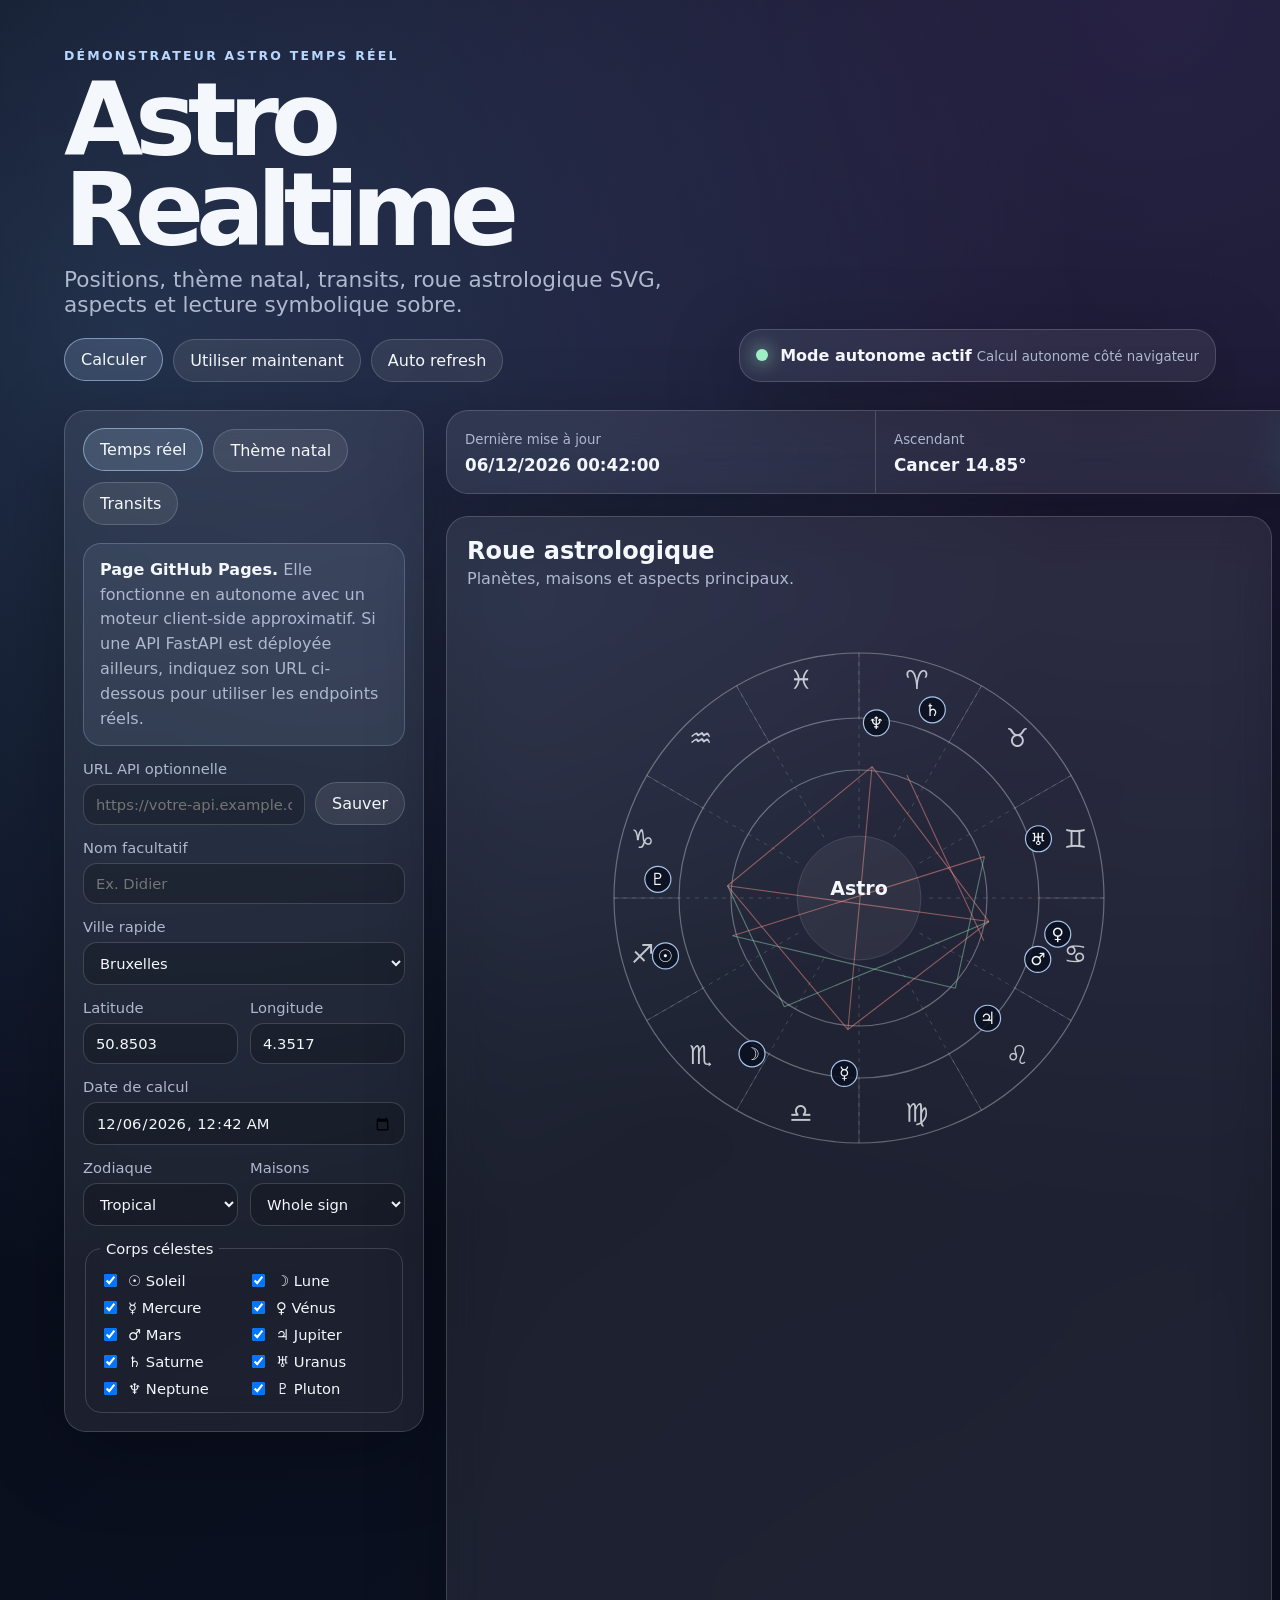
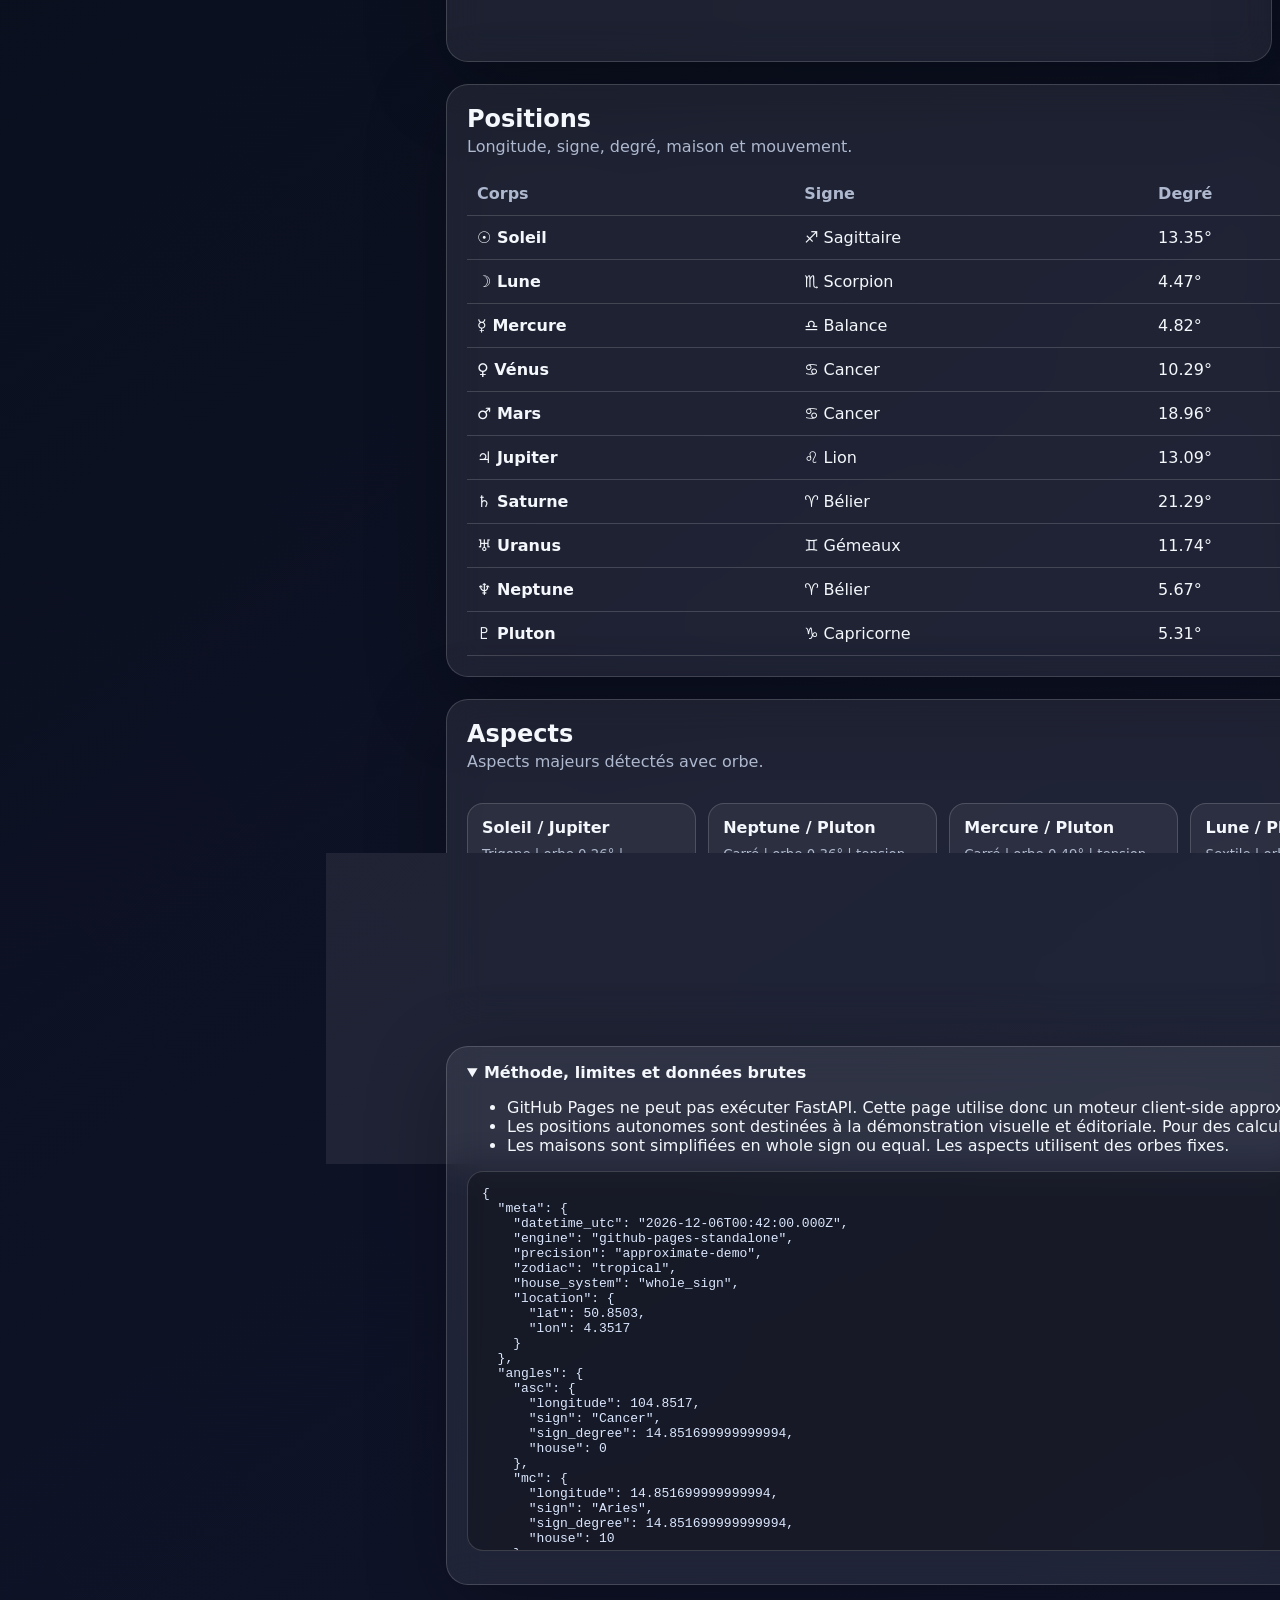
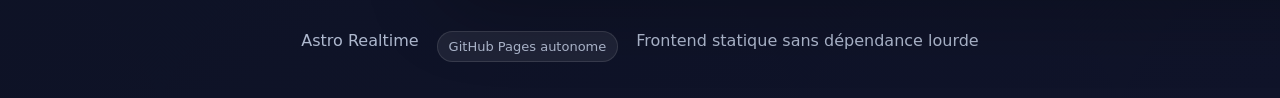
==== docs/index.html @ e8a21039 "Mise à jours" ====
<!doctype html>
<html lang="fr">
  <head>
    <meta charset="utf-8" />
    <meta name="viewport" content="width=device-width, initial-scale=1" />
    <title>Astro Realtime</title>
    <meta
      name="description"
      content="Astro Realtime calcule les positions astrologiques en temps réel, affiche une roue astrologique SVG, les aspects et une lecture synthétique."
    />
    <link rel="stylesheet" href="styles.css" />
  </head>
  <body>
    <header class="hero">
      <div class="hero__content">
        <p class="eyebrow">Démonstrateur astro temps réel</p>
        <h1>Astro Realtime</h1>
        <p class="hero__lead">
          Positions, thème natal, transits, roue astrologique SVG, aspects et lecture symbolique sobre.
        </p>
        <div class="hero__actions">
          <button class="button button--primary" id="run-button" type="button">Calculer</button>
          <button class="button" id="now-button" type="button">Utiliser maintenant</button>
          <button class="button" id="auto-button" type="button" data-active="false">Auto refresh</button>
        </div>
      </div>
      <aside class="status-card" aria-live="polite">
        <span class="status-dot" id="status-dot"></span>
        <div>
          <strong id="api-status">Initialisation</strong>
          <small id="api-details">Mode GitHub Pages en cours de détection</small>
        </div>
      </aside>
    </header>

    <main class="layout">
      <section class="panel controls" aria-label="Paramètres de calcul">
        <div class="tabs" role="tablist" aria-label="Mode de calcul">
          <button class="tab is-active" type="button" data-mode="realtime">Temps réel</button>
          <button class="tab" type="button" data-mode="natal">Thème natal</button>
          <button class="tab" type="button" data-mode="transit">Transits</button>
        </div>

        <form id="astro-form" class="form">
          <div class="notice">
            <strong>Page GitHub Pages.</strong> Elle fonctionne en autonome avec un moteur client-side approximatif.
            Si une API FastAPI est déployée ailleurs, indiquez son URL ci-dessous pour utiliser les endpoints réels.
          </div>

          <div class="api-url-row">
            <label>
              URL API optionnelle
              <input id="api-base" name="api-base" type="url" placeholder="https://votre-api.example.com" />
            </label>
            <button class="button" id="save-api-button" type="button">Sauver</button>
          </div>

          <label>
            Nom facultatif
            <input id="name" name="name" type="text" maxlength="120" placeholder="Ex. Didier" />
          </label>

          <label>
            Ville rapide
            <select id="city-select">
              <option value="50.8503,4.3517">Bruxelles</option>
              <option value="50.4108,4.4446">Charleroi</option>
              <option value="50.4669,4.8675">Namur</option>
              <option value="50.6326,5.5797">Liège</option>
              <option value="50.7236,4.8699">Jodoigne</option>
              <option value="48.8566,2.3522">Paris</option>
              <option value="51.5072,-0.1276">Londres</option>
            </select>
          </label>

          <div class="grid-2">
            <label>
              Latitude
              <input id="lat" name="lat" type="number" step="0.0001" value="50.8503" required />
            </label>
            <label>
              Longitude
              <input id="lon" name="lon" type="number" step="0.0001" value="4.3517" required />
            </label>
          </div>

          <label>
            Date de calcul
            <input id="datetime" name="datetime" type="datetime-local" required />
          </label>

          <label class="transit-only hidden">
            Date natale
            <input id="natal-datetime" name="natal-datetime" type="datetime-local" />
          </label>

          <div class="grid-2">
            <label>
              Zodiaque
              <select id="zodiac" name="zodiac">
                <option value="tropical">Tropical</option>
                <option value="sidereal">Sidéral</option>
              </select>
            </label>
            <label>
              Maisons
              <select id="house-system" name="house-system">
                <option value="whole_sign">Whole sign</option>
                <option value="equal">Equal</option>
              </select>
            </label>
          </div>

          <fieldset>
            <legend>Corps célestes</legend>
            <div id="body-list" class="body-list"></div>
          </fieldset>
        </form>
      </section>

      <section class="workspace">
        <section class="panel summary-grid" aria-label="Résumé">
          <article>
            <small>Dernière mise à jour</small>
            <strong id="last-update">Aucune</strong>
          </article>
          <article>
            <small>Ascendant</small>
            <strong id="asc-summary">Aucun calcul</strong>
          </article>
          <article>
            <small>Dominante</small>
            <strong id="dominant-summary">Aucune</strong>
          </article>
          <article>
            <small>Aspects</small>
            <strong id="aspect-summary">0</strong>
          </article>
        </section>

        <section class="split">
          <article class="panel wheel-panel">
            <div class="section-title">
              <h2>Roue astrologique</h2>
              <p>Planètes, maisons et aspects principaux.</p>
            </div>
            <div id="wheel" class="wheel" role="img" aria-label="Roue astrologique"></div>
          </article>

          <article class="panel">
            <div class="section-title">
              <h2>Lecture synthétique</h2>
              <p>Résumé symbolique généré à partir des placements et aspects.</p>
            </div>
            <div id="interpretation" class="interpretation empty">Aucun calcul pour l’instant.</div>
          </article>
        </section>

        <section class="panel">
          <div class="section-title">
            <h2>Positions</h2>
            <p>Longitude, signe, degré, maison et mouvement.</p>
          </div>
          <div class="table-wrap">
            <table>
              <thead>
                <tr>
                  <th>Corps</th>
                  <th>Signe</th>
                  <th>Degré</th>
                  <th>Maison</th>
                  <th>Longitude</th>
                  <th>Vitesse</th>
                </tr>
              </thead>
              <tbody id="positions-body"></tbody>
            </table>
          </div>
        </section>

        <section class="panel">
          <div class="section-title">
            <h2>Aspects</h2>
            <p>Aspects majeurs détectés avec orbe.</p>
          </div>
          <div id="aspects" class="aspect-list empty">Aucun aspect affiché.</div>
        </section>

        <section class="panel method-panel">
          <details open>
            <summary>Méthode, limites et données brutes</summary>
            <ul id="method-notes"></ul>
            <pre id="raw-json">Aucun résultat.</pre>
          </details>
        </section>
      </section>
    </main>

    <footer class="footer">
      <span>Astro Realtime</span>
      <span class="mode-badge" id="runtime-mode">GitHub Pages</span>
      <span>Frontend statique sans dépendance lourde</span>
    </footer>

    <script src="app.js" type="module"></script>
  </body>
</html>
---- docs/styles.css ----
:root {
  --bg: #0b1020;
  --bg-soft: #111936;
  --panel: rgba(255, 255, 255, 0.075);
  --panel-strong: rgba(255, 255, 255, 0.12);
  --text: #f4f7fb;
  --muted: #aeb8ce;
  --line: rgba(255, 255, 255, 0.16);
  --accent: #b7d7ff;
  --accent-strong: #78aef5;
  --danger: #ff958a;
  --ok: #9ff0c8;
  --shadow: 0 20px 80px rgba(0, 0, 0, 0.28);
  --radius: 22px;
  font-family: Inter, ui-sans-serif, system-ui, -apple-system, BlinkMacSystemFont, "Segoe UI", sans-serif;
}

* {
  box-sizing: border-box;
}

body {
  margin: 0;
  min-height: 100vh;
  color: var(--text);
  background:
    radial-gradient(circle at 10% 10%, rgba(120, 174, 245, 0.22), transparent 30%),
    radial-gradient(circle at 90% 0%, rgba(178, 128, 255, 0.18), transparent 35%),
    linear-gradient(145deg, #070b16 0%, var(--bg) 42%, #10142a 100%);
}

button,
input,
select {
  font: inherit;
}

.hero {
  display: grid;
  grid-template-columns: minmax(0, 1fr) auto;
  gap: 24px;
  padding: 48px min(5vw, 72px) 28px;
  align-items: end;
}

.hero__content {
  max-width: 880px;
}

.eyebrow {
  margin: 0 0 12px;
  color: var(--accent);
  letter-spacing: 0.18em;
  text-transform: uppercase;
  font-size: 0.78rem;
  font-weight: 700;
}

h1,
h2,
p {
  margin-top: 0;
}

h1 {
  margin-bottom: 12px;
  font-size: clamp(3rem, 8vw, 7rem);
  line-height: 0.88;
  letter-spacing: -0.08em;
}

.hero__lead {
  color: var(--muted);
  font-size: clamp(1.05rem, 2vw, 1.35rem);
  max-width: 720px;
}

.hero__actions,
.tabs {
  display: flex;
  flex-wrap: wrap;
  gap: 10px;
}

.button,
.tab {
  border: 1px solid var(--line);
  background: rgba(255, 255, 255, 0.08);
  color: var(--text);
  padding: 11px 16px;
  border-radius: 999px;
  cursor: pointer;
  transition: 0.18s ease;
}

.button:hover,
.tab:hover,
.button--primary,
.tab.is-active {
  border-color: rgba(183, 215, 255, 0.55);
  background: rgba(183, 215, 255, 0.16);
  transform: translateY(-1px);
}

.status-card {
  min-width: 260px;
  display: flex;
  align-items: center;
  gap: 12px;
  padding: 16px;
  border: 1px solid var(--line);
  border-radius: var(--radius);
  background: var(--panel);
  box-shadow: var(--shadow);
  backdrop-filter: blur(18px);
}

.status-card small,
.summary-grid small,
.section-title p {
  color: var(--muted);
}

.status-dot {
  width: 12px;
  height: 12px;
  border-radius: 50%;
  background: var(--danger);
  box-shadow: 0 0 18px var(--danger);
}

.status-dot.is-ok {
  background: var(--ok);
  box-shadow: 0 0 18px var(--ok);
}

.layout {
  display: grid;
  grid-template-columns: minmax(280px, 360px) minmax(0, 1fr);
  gap: 22px;
  padding: 0 min(5vw, 72px) 36px;
}

.panel {
  border: 1px solid var(--line);
  border-radius: var(--radius);
  background: var(--panel);
  box-shadow: var(--shadow);
  backdrop-filter: blur(18px);
}

.controls {
  position: sticky;
  top: 18px;
  align-self: start;
  padding: 18px;
}

.form {
  display: grid;
  gap: 14px;
  margin-top: 18px;
}

label,
fieldset {
  display: grid;
  gap: 7px;
  color: var(--muted);
  font-size: 0.92rem;
}

fieldset {
  border: 1px solid var(--line);
  border-radius: 16px;
  padding: 14px;
}

legend {
  padding: 0 6px;
  color: var(--text);
}

input,
select {
  width: 100%;
  border: 1px solid var(--line);
  border-radius: 14px;
  background: rgba(0, 0, 0, 0.18);
  color: var(--text);
  padding: 11px 12px;
  outline: none;
}

input:focus,
select:focus {
  border-color: var(--accent-strong);
}

.grid-2 {
  display: grid;
  grid-template-columns: 1fr 1fr;
  gap: 12px;
}

.body-list {
  display: grid;
  grid-template-columns: 1fr 1fr;
  gap: 8px;
}

.body-list label {
  display: flex;
  gap: 8px;
  align-items: center;
  color: var(--text);
}

.body-list input {
  width: auto;
}

.hidden {
  display: none;
}

.workspace {
  display: grid;
  gap: 22px;
}

.summary-grid {
  display: grid;
  grid-template-columns: repeat(4, minmax(0, 1fr));
  overflow: hidden;
}

.summary-grid article {
  padding: 18px;
  border-right: 1px solid var(--line);
}

.summary-grid article:last-child {
  border-right: none;
}

.summary-grid strong {
  display: block;
  margin-top: 7px;
  font-size: 1.05rem;
}

.split {
  display: grid;
  grid-template-columns: minmax(340px, 0.95fr) minmax(300px, 1fr);
  gap: 22px;
}

.section-title {
  padding: 20px 20px 0;
}

.section-title h2 {
  margin-bottom: 4px;
}

.wheel {
  min-height: 480px;
  display: grid;
  place-items: center;
  padding: 14px;
}

.wheel svg {
  width: min(100%, 560px);
  height: auto;
}

.table-wrap {
  overflow-x: auto;
  padding: 0 20px 20px;
}

table {
  width: 100%;
  border-collapse: collapse;
}

th,
td {
  padding: 12px 10px;
  border-bottom: 1px solid var(--line);
  text-align: left;
  white-space: nowrap;
}

th {
  color: var(--muted);
  font-weight: 600;
}

.aspect-list,
.interpretation,
.method-panel details {
  padding: 16px 20px 20px;
}

.aspect-list {
  display: grid;
  grid-template-columns: repeat(auto-fit, minmax(220px, 1fr));
  gap: 12px;
}

.aspect-card,
.interpretation-card {
  border: 1px solid var(--line);
  border-radius: 16px;
  background: rgba(255, 255, 255, 0.06);
  padding: 14px;
}

.aspect-card strong,
.interpretation-card strong {
  display: block;
  margin-bottom: 7px;
}

.aspect-card small,
.interpretation-card small {
  color: var(--muted);
}

.interpretation {
  display: grid;
  gap: 12px;
}

.empty {
  color: var(--muted);
}

summary {
  cursor: pointer;
  font-weight: 700;
}

pre {
  overflow: auto;
  max-height: 380px;
  border: 1px solid var(--line);
  border-radius: 16px;
  padding: 14px;
  color: #dce8ff;
  background: rgba(0, 0, 0, 0.28);
}

.footer {
  display: flex;
  justify-content: center;
  gap: 18px;
  flex-wrap: wrap;
  padding: 10px 20px 36px;
  color: var(--muted);
}

@media (max-width: 1100px) {
  .hero,
  .layout,
  .split {
    grid-template-columns: 1fr;
  }

  .controls {
    position: static;
  }
}

@media (max-width: 720px) {
  .hero,
  .layout {
    padding-left: 16px;
    padding-right: 16px;
  }

  .summary-grid,
  .grid-2 {
    grid-template-columns: 1fr;
  }

  .summary-grid article {
    border-right: none;
    border-bottom: 1px solid var(--line);
  }

  .body-list {
    grid-template-columns: 1fr;
  }
}


/* GitHub Pages additions */
.notice {
  border: 1px solid rgba(183, 215, 255, 0.24);
  background: rgba(183, 215, 255, 0.08);
  border-radius: 18px;
  padding: 14px 16px;
  color: var(--muted);
  line-height: 1.55;
}
.notice strong { color: var(--text); }
.api-url-row {
  display: grid;
  grid-template-columns: 1fr auto;
  gap: 10px;
  align-items: end;
}
.mode-badge {
  display: inline-flex;
  align-items: center;
  gap: 8px;
  border-radius: 999px;
  padding: 7px 11px;
  background: rgba(255,255,255,.07);
  color: var(--muted);
  font-size: 13px;
  border: 1px solid rgba(255,255,255,.11);
}
.page-link {
  color: var(--accent);
}
@media (max-width: 760px) {
  .api-url-row { grid-template-columns: 1fr; }
}
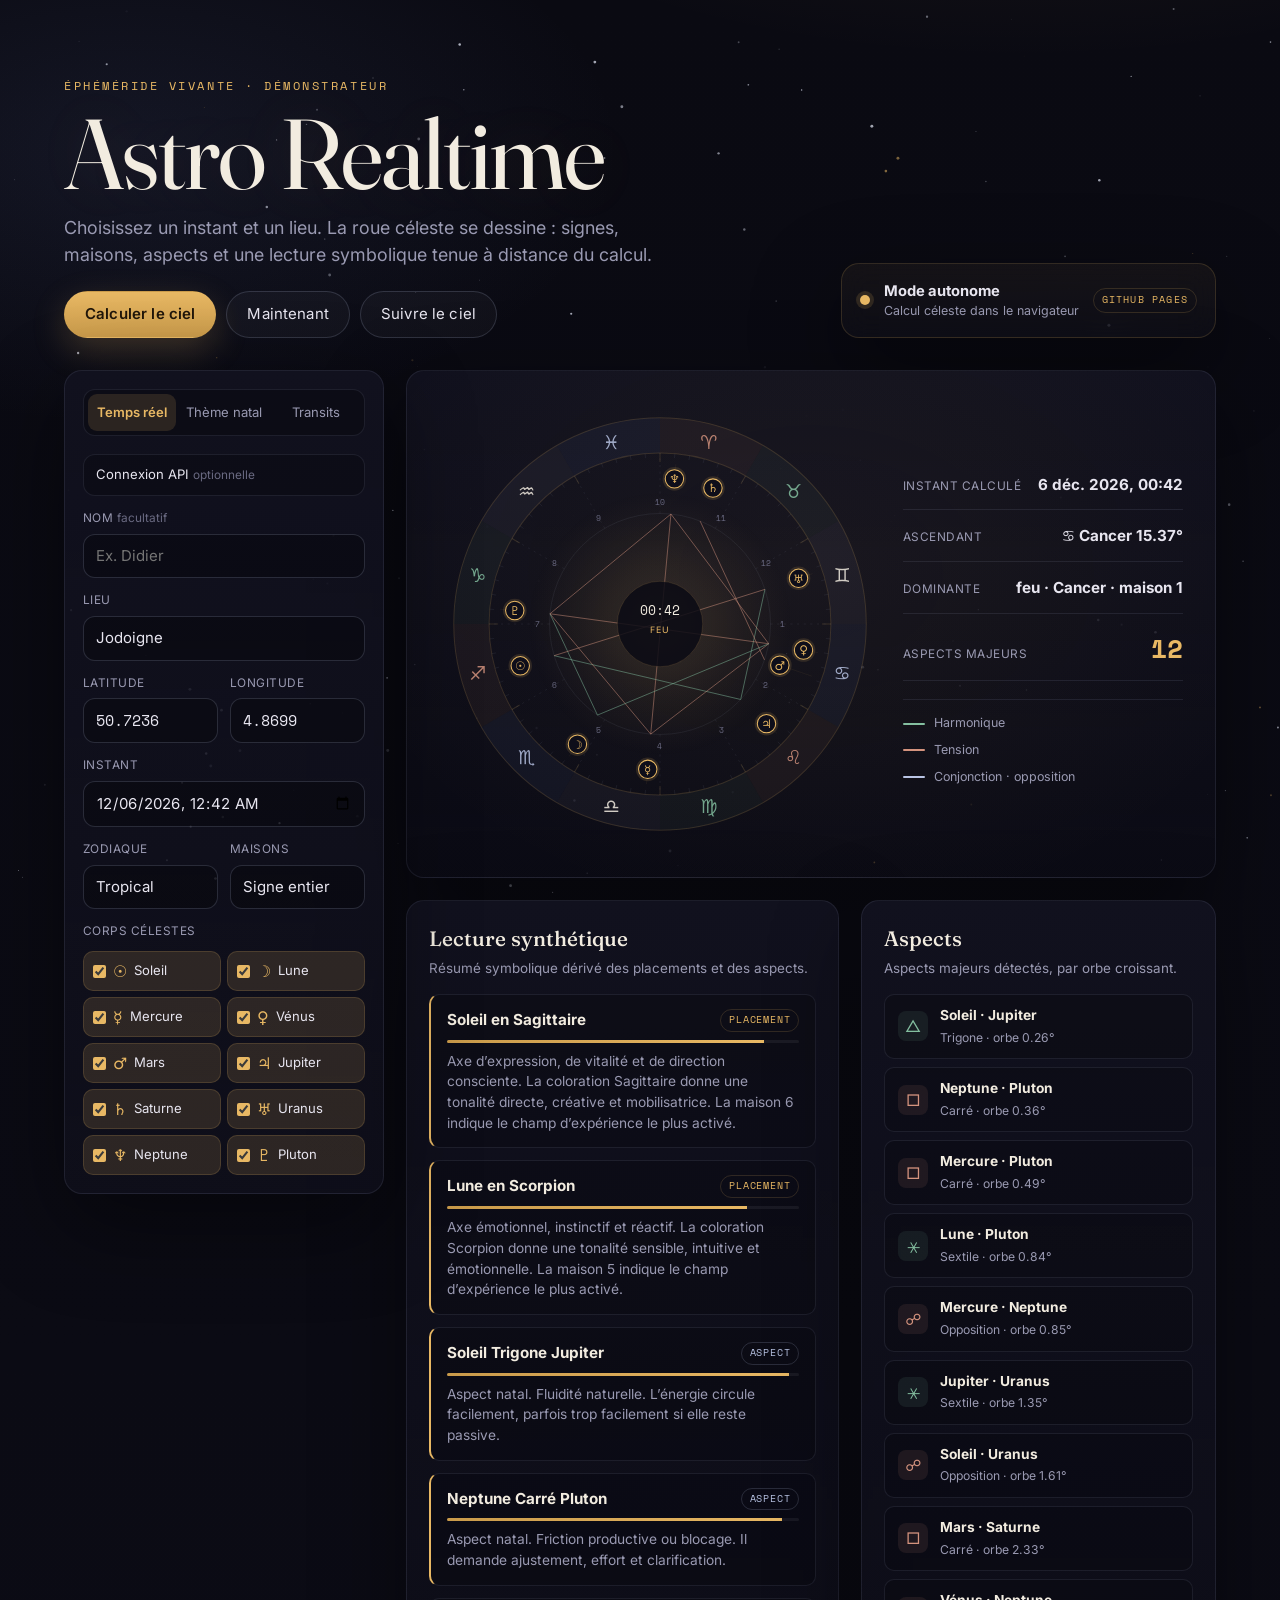
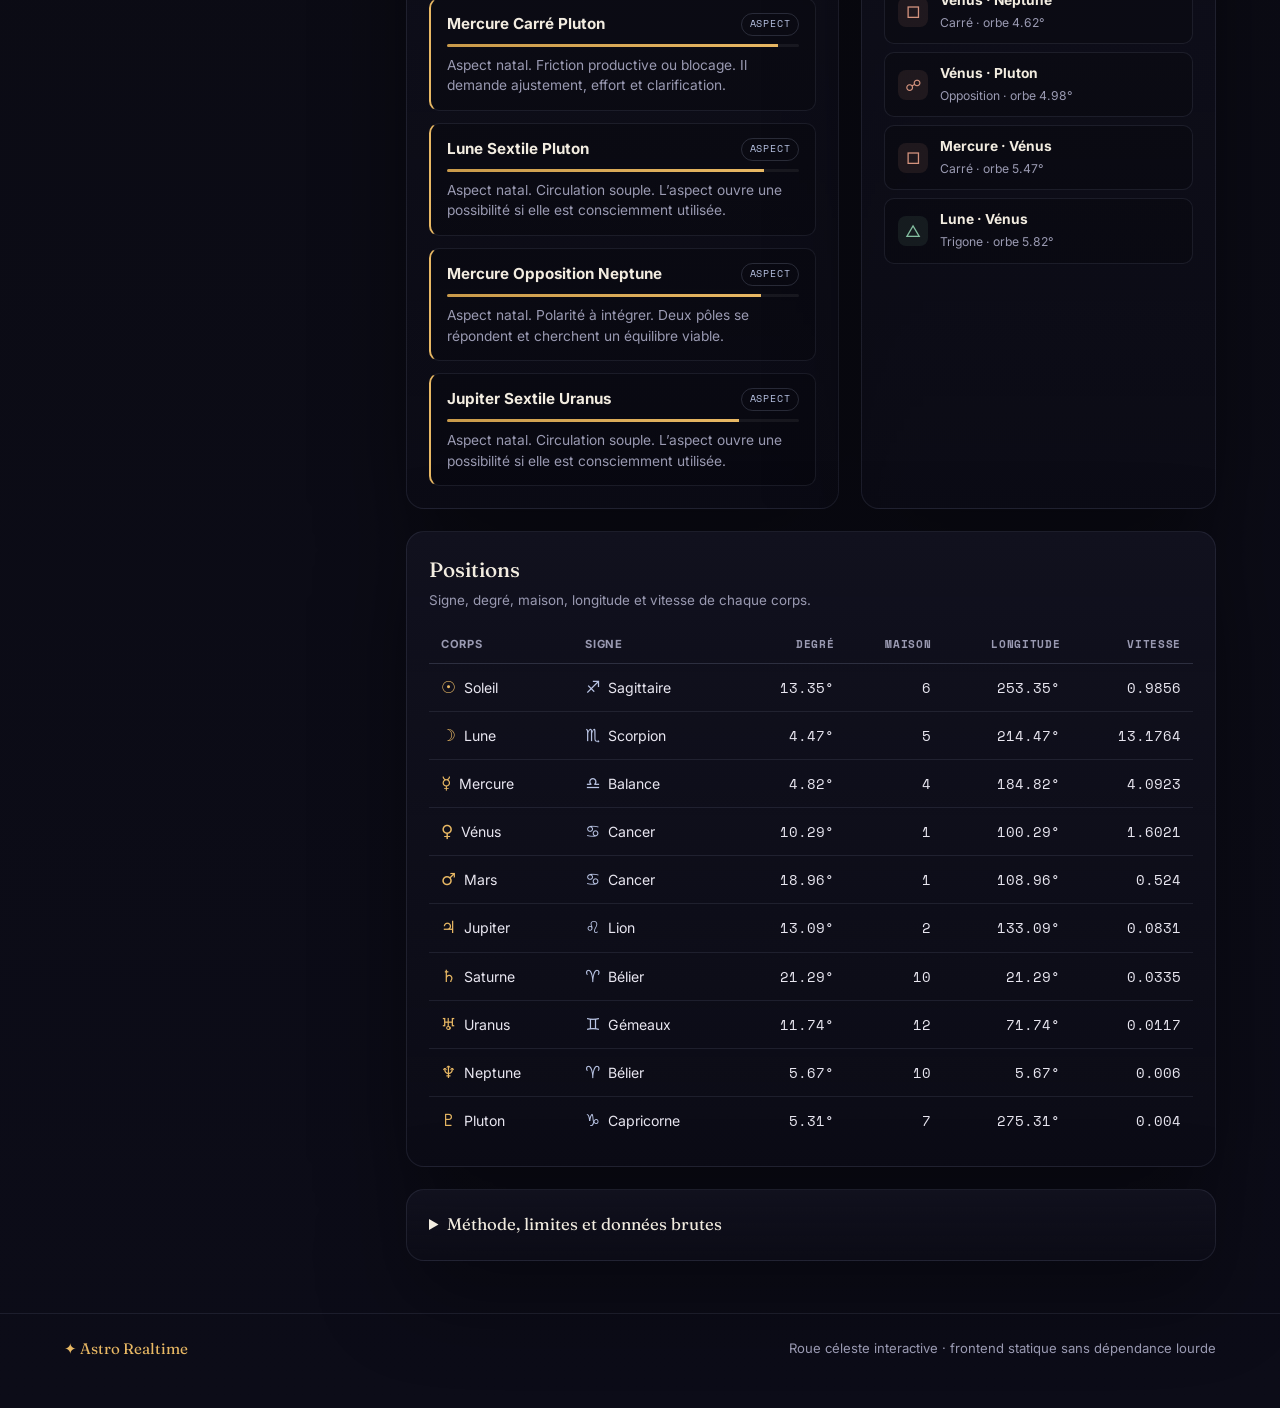
==== commit 0fc89423: "mise à jours" ====
--- a/docs/index.html
+++ b/docs/index.html
@@ -3,163 +3,188 @@
   <head>
     <meta charset="utf-8" />
     <meta name="viewport" content="width=device-width, initial-scale=1" />
-    <title>Astro Realtime</title>
+    <title>Astro Realtime — le ciel, maintenant</title>
     <meta
       name="description"
-      content="Astro Realtime calcule les positions astrologiques en temps réel, affiche une roue astrologique SVG, les aspects et une lecture synthétique."
+      content="Astro Realtime calcule les positions astrologiques en temps réel et dessine une roue céleste interactive : signes, maisons, aspects et lecture symbolique sobre."
+    />
+    <link rel="preconnect" href="https://fonts.googleapis.com" />
+    <link rel="preconnect" href="https://fonts.gstatic.com" crossorigin />
+    <link
+      href="https://fonts.googleapis.com/css2?family=Fraunces:opsz,wght@9..144,400;9..144,500;9..144,600&family=Inter:wght@400;500;600&family=Space+Mono:wght@400;700&display=swap"
+      rel="stylesheet"
     />
     <link rel="stylesheet" href="styles.css" />
   </head>
   <body>
+    <canvas id="starfield" aria-hidden="true"></canvas>
+
     <header class="hero">
-      <div class="hero__content">
-        <p class="eyebrow">Démonstrateur astro temps réel</p>
-        <h1>Astro Realtime</h1>
+      <div class="hero__heading">
+        <p class="eyebrow">Éphéméride vivante · démonstrateur</p>
+        <h1>Astro&nbsp;Realtime</h1>
         <p class="hero__lead">
-          Positions, thème natal, transits, roue astrologique SVG, aspects et lecture symbolique sobre.
+          Choisissez un instant et un lieu. La roue céleste se dessine : signes, maisons,
+          aspects et une lecture symbolique tenue à distance du calcul.
         </p>
         <div class="hero__actions">
-          <button class="button button--primary" id="run-button" type="button">Calculer</button>
-          <button class="button" id="now-button" type="button">Utiliser maintenant</button>
-          <button class="button" id="auto-button" type="button" data-active="false">Auto refresh</button>
+          <button class="btn btn--primary" id="run-button" type="button">Calculer le ciel</button>
+          <button class="btn" id="now-button" type="button">Maintenant</button>
+          <button class="btn btn--ghost" id="auto-button" type="button" data-active="false">Suivre le ciel</button>
         </div>
       </div>
-      <aside class="status-card" aria-live="polite">
-        <span class="status-dot" id="status-dot"></span>
-        <div>
-          <strong id="api-status">Initialisation</strong>
-          <small id="api-details">Mode GitHub Pages en cours de détection</small>
-        </div>
+
+      <aside class="moment" aria-live="polite">
+        <span class="moment__dot" id="status-dot" data-state="standalone"></span>
+        <div class="moment__body">
+          <strong id="api-status">Mode autonome</strong>
+          <small id="api-details">Détection du contexte…</small>
+        </div>
+        <span class="moment__badge" id="runtime-mode">GitHub Pages</span>
       </aside>
     </header>
 
     <main class="layout">
-      <section class="panel controls" aria-label="Paramètres de calcul">
-        <div class="tabs" role="tablist" aria-label="Mode de calcul">
-          <button class="tab is-active" type="button" data-mode="realtime">Temps réel</button>
-          <button class="tab" type="button" data-mode="natal">Thème natal</button>
-          <button class="tab" type="button" data-mode="transit">Transits</button>
+      <!-- Rail de paramètres -->
+      <section class="rail" aria-label="Paramètres de calcul">
+        <div class="mode-tabs" role="tablist" aria-label="Mode de calcul">
+          <button class="mode-tab is-active" type="button" role="tab" aria-selected="true" data-mode="realtime">Temps réel</button>
+          <button class="mode-tab" type="button" role="tab" aria-selected="false" data-mode="natal">Thème natal</button>
+          <button class="mode-tab" type="button" role="tab" aria-selected="false" data-mode="transit">Transits</button>
         </div>
 
         <form id="astro-form" class="form">
-          <div class="notice">
-            <strong>Page GitHub Pages.</strong> Elle fonctionne en autonome avec un moteur client-side approximatif.
-            Si une API FastAPI est déployée ailleurs, indiquez son URL ci-dessous pour utiliser les endpoints réels.
-          </div>
-
-          <div class="api-url-row">
-            <label>
-              URL API optionnelle
+          <details class="api-block">
+            <summary>Connexion API <span class="api-hint">optionnelle</span></summary>
+            <p class="api-note">
+              Sans API, la page calcule en autonome dans le navigateur (moteur approximatif).
+              Indiquez l’URL d’un backend FastAPI pour des positions réelles.
+            </p>
+            <div class="api-row">
               <input id="api-base" name="api-base" type="url" placeholder="https://votre-api.example.com" />
-            </label>
-            <button class="button" id="save-api-button" type="button">Sauver</button>
-          </div>
-
-          <label>
-            Nom facultatif
+              <button class="btn btn--small" id="save-api-button" type="button">Lier</button>
+            </div>
+          </details>
+
+          <label class="field">
+            <span class="field__label">Nom <span class="field__opt">facultatif</span></span>
             <input id="name" name="name" type="text" maxlength="120" placeholder="Ex. Didier" />
           </label>
 
-          <label>
-            Ville rapide
+          <label class="field">
+            <span class="field__label">Lieu</span>
             <select id="city-select">
               <option value="50.8503,4.3517">Bruxelles</option>
               <option value="50.4108,4.4446">Charleroi</option>
               <option value="50.4669,4.8675">Namur</option>
               <option value="50.6326,5.5797">Liège</option>
-              <option value="50.7236,4.8699">Jodoigne</option>
+              <option value="50.7236,4.8699" selected>Jodoigne</option>
               <option value="48.8566,2.3522">Paris</option>
               <option value="51.5072,-0.1276">Londres</option>
             </select>
           </label>
 
-          <div class="grid-2">
-            <label>
-              Latitude
-              <input id="lat" name="lat" type="number" step="0.0001" value="50.8503" required />
-            </label>
-            <label>
-              Longitude
-              <input id="lon" name="lon" type="number" step="0.0001" value="4.3517" required />
-            </label>
-          </div>
-
-          <label>
-            Date de calcul
+          <div class="field-grid">
+            <label class="field">
+              <span class="field__label">Latitude</span>
+              <input id="lat" name="lat" type="number" step="0.0001" value="50.7236" required />
+            </label>
+            <label class="field">
+              <span class="field__label">Longitude</span>
+              <input id="lon" name="lon" type="number" step="0.0001" value="4.8699" required />
+            </label>
+          </div>
+
+          <label class="field">
+            <span class="field__label">Instant</span>
             <input id="datetime" name="datetime" type="datetime-local" required />
           </label>
 
-          <label class="transit-only hidden">
-            Date natale
+          <label class="field transit-only hidden">
+            <span class="field__label">Instant natal</span>
             <input id="natal-datetime" name="natal-datetime" type="datetime-local" />
           </label>
 
-          <div class="grid-2">
-            <label>
-              Zodiaque
+          <div class="field-grid">
+            <label class="field">
+              <span class="field__label">Zodiaque</span>
               <select id="zodiac" name="zodiac">
                 <option value="tropical">Tropical</option>
                 <option value="sidereal">Sidéral</option>
               </select>
             </label>
-            <label>
-              Maisons
+            <label class="field">
+              <span class="field__label">Maisons</span>
               <select id="house-system" name="house-system">
-                <option value="whole_sign">Whole sign</option>
-                <option value="equal">Equal</option>
+                <option value="whole_sign">Signe entier</option>
+                <option value="equal">Égales</option>
               </select>
             </label>
           </div>
 
-          <fieldset>
+          <fieldset class="bodies">
             <legend>Corps célestes</legend>
             <div id="body-list" class="body-list"></div>
           </fieldset>
         </form>
       </section>
 
+      <!-- Espace de lecture -->
       <section class="workspace">
-        <section class="panel summary-grid" aria-label="Résumé">
-          <article>
-            <small>Dernière mise à jour</small>
-            <strong id="last-update">Aucune</strong>
-          </article>
-          <article>
-            <small>Ascendant</small>
-            <strong id="asc-summary">Aucun calcul</strong>
-          </article>
-          <article>
-            <small>Dominante</small>
-            <strong id="dominant-summary">Aucune</strong>
-          </article>
-          <article>
-            <small>Aspects</small>
-            <strong id="aspect-summary">0</strong>
-          </article>
+        <section class="wheel-stage">
+          <div class="wheel-wrap">
+            <div id="wheel" class="wheel" role="img" aria-label="Roue astrologique"></div>
+            <div id="wheel-tooltip" class="wheel-tooltip" data-show="false"></div>
+          </div>
+
+          <aside class="readout" aria-label="Synthèse">
+            <div class="readout__row">
+              <span class="readout__key">Instant calculé</span>
+              <strong class="readout__val" id="last-update">—</strong>
+            </div>
+            <div class="readout__row">
+              <span class="readout__key">Ascendant</span>
+              <strong class="readout__val" id="asc-summary">—</strong>
+            </div>
+            <div class="readout__row">
+              <span class="readout__key">Dominante</span>
+              <strong class="readout__val" id="dominant-summary">—</strong>
+            </div>
+            <div class="readout__row">
+              <span class="readout__key">Aspects majeurs</span>
+              <strong class="readout__val readout__val--big" id="aspect-summary">0</strong>
+            </div>
+
+            <div class="legend">
+              <span class="legend__item"><i class="legend__line legend__line--harmonic"></i>Harmonique</span>
+              <span class="legend__item"><i class="legend__line legend__line--tension"></i>Tension</span>
+              <span class="legend__item"><i class="legend__line legend__line--neutral"></i>Conjonction · opposition</span>
+            </div>
+          </aside>
         </section>
 
-        <section class="split">
-          <article class="panel wheel-panel">
-            <div class="section-title">
-              <h2>Roue astrologique</h2>
-              <p>Planètes, maisons et aspects principaux.</p>
-            </div>
-            <div id="wheel" class="wheel" role="img" aria-label="Roue astrologique"></div>
-          </article>
-
-          <article class="panel">
-            <div class="section-title">
+        <div class="cards">
+          <section class="card card--reading">
+            <div class="card__title">
               <h2>Lecture synthétique</h2>
-              <p>Résumé symbolique généré à partir des placements et aspects.</p>
-            </div>
-            <div id="interpretation" class="interpretation empty">Aucun calcul pour l’instant.</div>
-          </article>
-        </section>
-
-        <section class="panel">
-          <div class="section-title">
+              <p>Résumé symbolique dérivé des placements et des aspects.</p>
+            </div>
+            <div id="interpretation" class="interpretation is-empty">Aucun calcul pour l’instant.</div>
+          </section>
+
+          <section class="card card--aspects">
+            <div class="card__title">
+              <h2>Aspects</h2>
+              <p>Aspects majeurs détectés, par orbe croissant.</p>
+            </div>
+            <div id="aspects" class="aspect-list is-empty">Aucun aspect affiché.</div>
+          </section>
+        </div>
+
+        <section class="card">
+          <div class="card__title">
             <h2>Positions</h2>
-            <p>Longitude, signe, degré, maison et mouvement.</p>
+            <p>Signe, degré, maison, longitude et vitesse de chaque corps.</p>
           </div>
           <div class="table-wrap">
             <table>
@@ -167,10 +192,10 @@
                 <tr>
                   <th>Corps</th>
                   <th>Signe</th>
-                  <th>Degré</th>
-                  <th>Maison</th>
-                  <th>Longitude</th>
-                  <th>Vitesse</th>
+                  <th class="num">Degré</th>
+                  <th class="num">Maison</th>
+                  <th class="num">Longitude</th>
+                  <th class="num">Vitesse</th>
                 </tr>
               </thead>
               <tbody id="positions-body"></tbody>
@@ -178,18 +203,10 @@
           </div>
         </section>
 
-        <section class="panel">
-          <div class="section-title">
-            <h2>Aspects</h2>
-            <p>Aspects majeurs détectés avec orbe.</p>
-          </div>
-          <div id="aspects" class="aspect-list empty">Aucun aspect affiché.</div>
-        </section>
-
-        <section class="panel method-panel">
-          <details open>
+        <section class="card card--method">
+          <details>
             <summary>Méthode, limites et données brutes</summary>
-            <ul id="method-notes"></ul>
+            <ul id="method-notes" class="method-notes"></ul>
             <pre id="raw-json">Aucun résultat.</pre>
           </details>
         </section>
@@ -197,9 +214,8 @@
     </main>
 
     <footer class="footer">
-      <span>Astro Realtime</span>
-      <span class="mode-badge" id="runtime-mode">GitHub Pages</span>
-      <span>Frontend statique sans dépendance lourde</span>
+      <span class="footer__mark">✦ Astro Realtime</span>
+      <span class="footer__note">Roue céleste interactive · frontend statique sans dépendance lourde</span>
     </footer>
 
     <script src="app.js" type="module"></script>
--- a/docs/styles.css
+++ b/docs/styles.css
@@ -1,433 +1,597 @@
+/* ==========================================================================
+   Astro Realtime — système visuel « instrument céleste »
+   Nuit profonde · laiton/or · argent lunaire · gravure d'atlas
+   ========================================================================== */
+
 :root {
-  --bg: #0b1020;
-  --bg-soft: #111936;
-  --panel: rgba(255, 255, 255, 0.075);
-  --panel-strong: rgba(255, 255, 255, 0.12);
-  --text: #f4f7fb;
-  --muted: #aeb8ce;
-  --line: rgba(255, 255, 255, 0.16);
-  --accent: #b7d7ff;
-  --accent-strong: #78aef5;
-  --danger: #ff958a;
-  --ok: #9ff0c8;
-  --shadow: 0 20px 80px rgba(0, 0, 0, 0.28);
-  --radius: 22px;
-  font-family: Inter, ui-sans-serif, system-ui, -apple-system, BlinkMacSystemFont, "Segoe UI", sans-serif;
-}
-
-* {
-  box-sizing: border-box;
-}
+  --void: #0b0b14;
+  --night: #11111e;
+  --surface: #16162a;
+  --surface-2: #1c1c34;
+  --rim: rgba(232, 184, 100, 0.16);
+  --line: rgba(185, 196, 228, 0.10);
+  --line-strong: rgba(185, 196, 228, 0.18);
+
+  --star: #f2ece0;
+  --text: #e8e6f0;
+  --muted: #9a9ab2;
+  --faint: #6a6a82;
+
+  --gold: #e8b864;
+  --gold-dim: #c99a4a;
+  --gold-soft: rgba(232, 184, 100, 0.14);
+  --lunar: #b9c4e4;
+  --harmonic: #84bfa0;
+  --tension: #d4937e;
+
+  --radius: 18px;
+  --radius-sm: 12px;
+  --shadow: 0 30px 90px rgba(0, 0, 0, 0.45);
+
+  --display: "Fraunces", Georgia, "Times New Roman", serif;
+  --body: "Inter", ui-sans-serif, system-ui, -apple-system, "Segoe UI", sans-serif;
+  --mono: "Space Mono", ui-monospace, "SFMono-Regular", monospace;
+}
+
+* { box-sizing: border-box; }
+
+html { scroll-behavior: smooth; }
 
 body {
   margin: 0;
   min-height: 100vh;
   color: var(--text);
+  font-family: var(--body);
+  font-size: 15px;
+  line-height: 1.5;
   background:
-    radial-gradient(circle at 10% 10%, rgba(120, 174, 245, 0.22), transparent 30%),
-    radial-gradient(circle at 90% 0%, rgba(178, 128, 255, 0.18), transparent 35%),
-    linear-gradient(145deg, #070b16 0%, var(--bg) 42%, #10142a 100%);
-}
-
-button,
-input,
-select {
-  font: inherit;
-}
+    radial-gradient(1200px 600px at 80% -10%, rgba(232, 184, 100, 0.10), transparent 60%),
+    radial-gradient(900px 500px at 10% 5%, rgba(110, 130, 200, 0.10), transparent 55%),
+    linear-gradient(180deg, #0a0a12 0%, var(--void) 45%, #0c0c18 100%);
+  -webkit-font-smoothing: antialiased;
+}
+
+#starfield {
+  position: fixed;
+  inset: 0;
+  width: 100%;
+  height: 100%;
+  z-index: 0;
+  pointer-events: none;
+}
+
+button, input, select, textarea { font: inherit; color: inherit; }
+
+h1, h2, p { margin-top: 0; }
+
+::selection { background: var(--gold-soft); }
+
+/* ---------- Hero ------------------------------------------------------------ */
 
 .hero {
+  position: relative;
+  z-index: 1;
   display: grid;
   grid-template-columns: minmax(0, 1fr) auto;
-  gap: 24px;
-  padding: 48px min(5vw, 72px) 28px;
   align-items: end;
-}
-
-.hero__content {
-  max-width: 880px;
+  gap: 28px;
+  padding: clamp(40px, 6vw, 80px) clamp(20px, 5vw, 72px) 24px;
 }
 
 .eyebrow {
-  margin: 0 0 12px;
-  color: var(--accent);
-  letter-spacing: 0.18em;
+  margin: 0 0 14px;
+  font-family: var(--mono);
+  font-size: 0.72rem;
+  letter-spacing: 0.22em;
   text-transform: uppercase;
-  font-size: 0.78rem;
-  font-weight: 700;
-}
-
-h1,
-h2,
-p {
-  margin-top: 0;
-}
-
-h1 {
-  margin-bottom: 12px;
-  font-size: clamp(3rem, 8vw, 7rem);
-  line-height: 0.88;
-  letter-spacing: -0.08em;
+  color: var(--gold);
+}
+
+.hero h1 {
+  margin: 0 0 16px;
+  font-family: var(--display);
+  font-weight: 400;
+  font-size: clamp(2.8rem, 8vw, 6.2rem);
+  line-height: 0.92;
+  letter-spacing: -0.02em;
+  color: var(--star);
+  text-shadow: 0 0 60px rgba(232, 184, 100, 0.12);
 }
 
 .hero__lead {
-  color: var(--muted);
-  font-size: clamp(1.05rem, 2vw, 1.35rem);
-  max-width: 720px;
-}
-
-.hero__actions,
-.tabs {
+  max-width: 56ch;
+  color: var(--muted);
+  font-size: clamp(1rem, 1.4vw, 1.15rem);
+}
+
+.hero__actions {
   display: flex;
   flex-wrap: wrap;
   gap: 10px;
-}
-
-.button,
-.tab {
-  border: 1px solid var(--line);
-  background: rgba(255, 255, 255, 0.08);
+  margin-top: 22px;
+}
+
+.btn {
+  border: 1px solid var(--line-strong);
+  background: rgba(255, 255, 255, 0.03);
   color: var(--text);
-  padding: 11px 16px;
+  padding: 11px 20px;
   border-radius: 999px;
   cursor: pointer;
-  transition: 0.18s ease;
-}
-
-.button:hover,
-.tab:hover,
-.button--primary,
-.tab.is-active {
-  border-color: rgba(183, 215, 255, 0.55);
-  background: rgba(183, 215, 255, 0.16);
-  transform: translateY(-1px);
-}
-
-.status-card {
-  min-width: 260px;
+  letter-spacing: 0.01em;
+  transition: transform 0.16s ease, background 0.16s ease, border-color 0.16s ease, color 0.16s ease;
+}
+.btn:hover { transform: translateY(-1px); border-color: rgba(185, 196, 228, 0.32); }
+.btn:active { transform: translateY(0); }
+
+.btn--primary {
+  border-color: transparent;
+  background: linear-gradient(180deg, var(--gold) 0%, var(--gold-dim) 100%);
+  color: #20160a;
+  font-weight: 600;
+  box-shadow: 0 12px 34px rgba(232, 184, 100, 0.22);
+}
+.btn--primary:hover { box-shadow: 0 16px 40px rgba(232, 184, 100, 0.30); }
+.btn--primary[data-busy="true"] { opacity: 0.7; cursor: progress; }
+
+.btn--ghost[data-active="true"] {
+  border-color: var(--gold);
+  color: var(--gold);
+  background: var(--gold-soft);
+}
+.btn--small { padding: 9px 14px; border-radius: 10px; }
+
+/* Carte « moment » / état */
+.moment {
+  display: flex;
+  align-items: center;
+  gap: 14px;
+  min-width: 280px;
+  padding: 16px 18px;
+  border: 1px solid var(--rim);
+  border-radius: var(--radius);
+  background: linear-gradient(180deg, rgba(232, 184, 100, 0.05), rgba(255, 255, 255, 0.02));
+  box-shadow: var(--shadow);
+  backdrop-filter: blur(14px);
+}
+.moment__dot {
+  width: 10px; height: 10px; border-radius: 50%;
+  background: var(--lunar);
+  box-shadow: 0 0 0 4px rgba(185, 196, 228, 0.12);
+}
+.moment__dot[data-state="live"] { background: var(--harmonic); box-shadow: 0 0 0 4px rgba(132, 191, 160, 0.16); }
+.moment__dot[data-state="standalone"] { background: var(--gold); box-shadow: 0 0 0 4px var(--gold-soft); }
+.moment__body { display: flex; flex-direction: column; }
+.moment__body strong { font-size: 0.92rem; }
+.moment__body small { color: var(--muted); font-size: 0.78rem; }
+.moment__badge {
+  margin-left: auto;
+  font-family: var(--mono);
+  font-size: 0.62rem;
+  letter-spacing: 0.12em;
+  text-transform: uppercase;
+  color: var(--gold);
+  border: 1px solid var(--rim);
+  padding: 4px 8px;
+  border-radius: 999px;
+  white-space: nowrap;
+}
+
+/* ---------- Layout --------------------------------------------------------- */
+
+.layout {
+  position: relative;
+  z-index: 1;
+  display: grid;
+  grid-template-columns: 320px minmax(0, 1fr);
+  gap: 22px;
+  padding: 8px clamp(20px, 5vw, 72px) 40px;
+  align-items: start;
+}
+
+.rail {
+  position: sticky;
+  top: 18px;
+  border: 1px solid var(--line);
+  border-radius: var(--radius);
+  background: linear-gradient(180deg, var(--night), rgba(17, 17, 30, 0.6));
+  padding: 18px;
+  box-shadow: var(--shadow);
+}
+
+/* Onglets de mode */
+.mode-tabs {
+  display: grid;
+  grid-template-columns: repeat(3, 1fr);
+  gap: 4px;
+  padding: 4px;
+  border: 1px solid var(--line);
+  border-radius: 12px;
+  background: rgba(0, 0, 0, 0.25);
+  margin-bottom: 18px;
+}
+.mode-tab {
+  border: none;
+  background: transparent;
+  color: var(--muted);
+  padding: 9px 6px;
+  border-radius: 9px;
+  cursor: pointer;
+  font-size: 0.82rem;
+  transition: background 0.16s ease, color 0.16s ease;
+}
+.mode-tab:hover { color: var(--text); }
+.mode-tab.is-active {
+  background: var(--gold-soft);
+  color: var(--gold);
+  font-weight: 600;
+}
+
+/* Formulaire */
+.form { display: flex; flex-direction: column; gap: 14px; }
+
+.field { display: flex; flex-direction: column; gap: 6px; }
+.field__label {
+  font-size: 0.74rem;
+  letter-spacing: 0.04em;
+  text-transform: uppercase;
+  color: var(--muted);
+}
+.field__opt { color: var(--faint); text-transform: none; letter-spacing: 0; }
+.field-grid { display: grid; grid-template-columns: 1fr 1fr; gap: 12px; }
+
+input, select {
+  width: 100%;
+  border: 1px solid var(--line-strong);
+  background: rgba(0, 0, 0, 0.28);
+  color: var(--text);
+  padding: 10px 12px;
+  border-radius: var(--radius-sm);
+  transition: border-color 0.16s ease, box-shadow 0.16s ease;
+}
+input[type="number"], .num { font-family: var(--mono); }
+input:focus, select:focus {
+  outline: none;
+  border-color: var(--gold);
+  box-shadow: 0 0 0 3px var(--gold-soft);
+}
+select { appearance: none; cursor: pointer; }
+
+/* Bloc API repliable */
+.api-block {
+  border: 1px solid var(--line);
+  border-radius: var(--radius-sm);
+  background: rgba(0, 0, 0, 0.2);
+  padding: 10px 12px;
+}
+.api-block summary {
+  cursor: pointer;
+  font-size: 0.82rem;
+  color: var(--text);
+  list-style: none;
+}
+.api-block summary::-webkit-details-marker { display: none; }
+.api-hint { color: var(--faint); font-size: 0.74rem; }
+.api-note { color: var(--muted); font-size: 0.78rem; margin: 10px 0; }
+.api-row { display: flex; gap: 8px; }
+.api-row input { flex: 1; }
+
+/* Corps célestes */
+.bodies { border: none; padding: 0; margin: 0; }
+.bodies legend {
+  padding: 0;
+  font-size: 0.74rem;
+  letter-spacing: 0.04em;
+  text-transform: uppercase;
+  color: var(--muted);
+  margin-bottom: 10px;
+}
+.body-list { display: grid; grid-template-columns: 1fr 1fr; gap: 6px; }
+.body-pill {
+  display: flex;
+  align-items: center;
+  gap: 7px;
+  padding: 7px 9px;
+  border: 1px solid var(--line);
+  border-radius: 10px;
+  background: rgba(0, 0, 0, 0.18);
+  cursor: pointer;
+  font-size: 0.82rem;
+  transition: border-color 0.16s ease, background 0.16s ease;
+}
+.body-pill:hover { border-color: var(--line-strong); }
+.body-pill input { width: auto; accent-color: var(--gold); margin: 0; }
+.body-pill .glyph { color: var(--gold); font-size: 1rem; }
+.body-pill:has(input:checked) {
+  border-color: var(--rim);
+  background: var(--gold-soft);
+}
+
+/* ---------- Workspace ------------------------------------------------------ */
+
+.workspace { display: flex; flex-direction: column; gap: 22px; min-width: 0; }
+
+.wheel-stage {
+  display: grid;
+  grid-template-columns: minmax(0, 1fr) 280px;
+  gap: 22px;
+  align-items: center;
+  border: 1px solid var(--line);
+  border-radius: var(--radius);
+  background:
+    radial-gradient(700px 500px at 50% 40%, rgba(232, 184, 100, 0.05), transparent 70%),
+    linear-gradient(180deg, var(--night), rgba(12, 12, 22, 0.7));
+  padding: clamp(16px, 3vw, 32px);
+  box-shadow: var(--shadow);
+}
+
+.wheel-wrap { position: relative; }
+.wheel { width: 100%; max-width: 600px; margin: 0 auto; }
+.wheel svg { width: 100%; height: auto; display: block; }
+
+/* Roue — anneaux & secteurs */
+.ring { fill: none; }
+.ring--brass { stroke: var(--rim); stroke-width: 1.4; }
+.ring--inner { stroke: var(--line); stroke-width: 1; }
+
+.sector { stroke: none; }
+.sector-a { fill: rgba(255, 255, 255, 0.015); }
+.sector-b { fill: rgba(255, 255, 255, 0.045); }
+.sector[data-el="feu"]   { fill: rgba(212, 147, 126, 0.06); }
+.sector[data-el="terre"] { fill: rgba(132, 191, 160, 0.05); }
+.sector[data-el="air"]   { fill: rgba(185, 196, 228, 0.05); }
+.sector[data-el="eau"]   { fill: rgba(120, 150, 230, 0.06); }
+
+.wheel-sign { font-size: 26px; fill: var(--lunar); opacity: 0.85; }
+.wheel-sign[data-el="feu"]   { fill: var(--tension); }
+.wheel-sign[data-el="terre"] { fill: var(--harmonic); }
+.wheel-sign[data-el="air"]   { fill: var(--star); }
+.wheel-sign[data-el="eau"]   { fill: var(--lunar); }
+
+.tick { stroke: var(--line); stroke-width: 1; }
+.tick--major { stroke: var(--rim); stroke-width: 1.4; }
+
+.house-line { stroke: var(--line); stroke-width: 1; stroke-dasharray: 3 6; }
+.house-num { font-family: var(--mono); font-size: 11px; fill: var(--faint); }
+
+/* Toile d'aspects */
+.aspect-line {
+  stroke-width: 1.2;
+  fill: none;
+  stroke-dasharray: 600;
+  stroke-dashoffset: 600;
+  animation: draw 0.9s ease forwards;
+  animation-delay: var(--d, 0ms);
+  opacity: 0.55;
+}
+.aspect-line--trine, .aspect-line--sextile { stroke: var(--harmonic); }
+.aspect-line--square, .aspect-line--opposition { stroke: var(--tension); }
+.aspect-line--conjunction { stroke: var(--lunar); }
+@keyframes draw { to { stroke-dashoffset: 0; } }
+
+/* Nœuds planétaires */
+.body-node { opacity: 0; transform-box: fill-box; animation: pop 0.5s ease forwards; animation-delay: var(--d, 0ms); }
+@keyframes pop { from { opacity: 0; } to { opacity: 1; } }
+.body-spoke { stroke: var(--rim); stroke-width: 1; opacity: 0.5; }
+.body-halo { fill: var(--gold); opacity: 0.14; }
+.body-dot { fill: #0e0e1a; stroke: var(--gold); stroke-width: 1.4; }
+.body-glyph { font-size: 16px; fill: var(--gold); font-weight: 700; }
+.body-node:hover .body-dot { stroke: var(--star); }
+.body-node:hover .body-halo { opacity: 0.28; }
+.body-node { cursor: help; }
+
+/* Centre */
+.center-disc { fill: rgba(11, 11, 20, 0.85); stroke: var(--rim); stroke-width: 1; }
+.center-time { font-family: var(--mono); font-size: 18px; fill: var(--star); }
+.center-dominant { font-size: 12px; fill: var(--gold); letter-spacing: 0.08em; text-transform: uppercase; }
+.center-note { font-size: 11px; fill: var(--muted); }
+
+/* Tooltip de la roue */
+.wheel-tooltip {
+  position: absolute;
+  transform: translate(-50%, calc(-100% - 14px));
+  padding: 7px 11px;
+  border: 1px solid var(--rim);
+  border-radius: 9px;
+  background: rgba(11, 11, 20, 0.94);
+  color: var(--star);
+  font-size: 0.78rem;
+  white-space: nowrap;
+  pointer-events: none;
+  opacity: 0;
+  transition: opacity 0.14s ease;
+  box-shadow: var(--shadow);
+  z-index: 3;
+}
+.wheel-tooltip[data-show="true"] { opacity: 1; }
+
+/* Synthèse latérale */
+.readout { display: flex; flex-direction: column; gap: 2px; }
+.readout__row {
+  display: flex;
+  align-items: baseline;
+  justify-content: space-between;
+  gap: 12px;
+  padding: 13px 0;
+  border-bottom: 1px solid var(--line);
+}
+.readout__row:last-of-type { border-bottom: none; }
+.readout__key { font-size: 0.74rem; letter-spacing: 0.04em; text-transform: uppercase; color: var(--muted); }
+.readout__val { font-size: 0.95rem; text-align: right; }
+.readout__val--big { font-family: var(--mono); font-size: 1.6rem; color: var(--gold); }
+
+.legend { display: flex; flex-direction: column; gap: 8px; margin-top: 16px; padding-top: 14px; border-top: 1px solid var(--line); }
+.legend__item { display: flex; align-items: center; gap: 9px; font-size: 0.78rem; color: var(--muted); }
+.legend__line { width: 22px; height: 2px; border-radius: 2px; }
+.legend__line--harmonic { background: var(--harmonic); }
+.legend__line--tension { background: var(--tension); }
+.legend__line--neutral { background: var(--lunar); }
+
+/* ---------- Cartes --------------------------------------------------------- */
+
+.cards { display: grid; grid-template-columns: 1.1fr 0.9fr; gap: 22px; }
+
+.card {
+  border: 1px solid var(--line);
+  border-radius: var(--radius);
+  background: linear-gradient(180deg, var(--night), rgba(12, 12, 22, 0.6));
+  padding: 22px;
+  box-shadow: var(--shadow);
+}
+.card__title { margin-bottom: 16px; }
+.card__title h2 {
+  margin: 0 0 4px;
+  font-family: var(--display);
+  font-weight: 500;
+  font-size: 1.3rem;
+  color: var(--star);
+}
+.card__title p { margin: 0; color: var(--muted); font-size: 0.84rem; }
+
+/* Lecture synthétique */
+.interpretation { display: flex; flex-direction: column; gap: 12px; }
+.interpretation.is-empty { color: var(--faint); font-size: 0.9rem; }
+.interpretation-card {
+  border: 1px solid var(--line);
+  border-left: 2px solid var(--gold);
+  border-radius: 10px;
+  background: rgba(0, 0, 0, 0.18);
+  padding: 14px 16px;
+}
+.interpretation-card header { display: flex; align-items: center; justify-content: space-between; gap: 10px; margin-bottom: 8px; }
+.interpretation-card strong { font-size: 0.95rem; color: var(--star); }
+.interpretation-card p { margin: 8px 0 0; color: var(--muted); font-size: 0.86rem; }
+.tag {
+  font-family: var(--mono);
+  font-size: 0.62rem;
+  letter-spacing: 0.08em;
+  text-transform: uppercase;
+  padding: 3px 8px;
+  border-radius: 999px;
+  border: 1px solid var(--line-strong);
+  color: var(--muted);
+  white-space: nowrap;
+}
+.tag--placement { color: var(--gold); border-color: var(--rim); }
+.tag--aspect, .tag--transit { color: var(--lunar); }
+.weight-bar { height: 3px; border-radius: 3px; background: rgba(255, 255, 255, 0.06); overflow: hidden; }
+.weight-bar::after { content: ""; display: block; height: 100%; width: var(--w, 0%); background: linear-gradient(90deg, var(--gold-dim), var(--gold)); }
+
+/* Aspects */
+.aspect-list { display: flex; flex-direction: column; gap: 8px; }
+.aspect-list.is-empty { color: var(--faint); font-size: 0.9rem; }
+.aspect-card {
   display: flex;
   align-items: center;
   gap: 12px;
+  border: 1px solid var(--line);
+  border-radius: 10px;
+  background: rgba(0, 0, 0, 0.18);
+  padding: 10px 13px;
+}
+.aspect-glyph {
+  width: 30px; height: 30px;
+  display: grid; place-items: center;
+  border-radius: 8px;
+  font-size: 1rem;
+  flex-shrink: 0;
+}
+.aspect-card[data-nature="harmonic"] .aspect-glyph { color: var(--harmonic); background: rgba(132, 191, 160, 0.10); }
+.aspect-card[data-nature="tension"] .aspect-glyph { color: var(--tension); background: rgba(212, 147, 126, 0.10); }
+.aspect-card[data-nature="neutral"] .aspect-glyph { color: var(--lunar); background: rgba(185, 196, 228, 0.10); }
+.aspect-card strong { display: block; font-size: 0.86rem; color: var(--star); }
+.aspect-card small { color: var(--muted); font-size: 0.76rem; }
+
+/* Table des positions */
+.table-wrap { overflow-x: auto; }
+table { width: 100%; border-collapse: collapse; font-size: 0.88rem; }
+thead th {
+  text-align: left;
+  padding: 10px 12px;
+  font-size: 0.7rem;
+  letter-spacing: 0.06em;
+  text-transform: uppercase;
+  color: var(--muted);
+  border-bottom: 1px solid var(--line-strong);
+}
+tbody td { padding: 11px 12px; border-bottom: 1px solid var(--line); }
+tbody tr:last-child td { border-bottom: none; }
+tbody tr:hover { background: rgba(232, 184, 100, 0.03); }
+.num { text-align: right; font-family: var(--mono); }
+th.num { text-align: right; }
+.cell-body, .cell-sign { display: inline-flex; align-items: center; gap: 8px; }
+.glyph { font-size: 1.05rem; }
+.glyph--gold { color: var(--gold); }
+.cell-sign .glyph { color: var(--lunar); }
+
+/* Méthode */
+.card--method details summary {
+  cursor: pointer;
+  font-family: var(--display);
+  font-size: 1.05rem;
+  color: var(--star);
+}
+.method-notes { margin: 14px 0; padding-left: 18px; color: var(--muted); font-size: 0.84rem; }
+.method-notes li { margin-bottom: 7px; }
+pre#raw-json {
+  margin: 0;
   padding: 16px;
   border: 1px solid var(--line);
-  border-radius: var(--radius);
-  background: var(--panel);
-  box-shadow: var(--shadow);
-  backdrop-filter: blur(18px);
-}
-
-.status-card small,
-.summary-grid small,
-.section-title p {
-  color: var(--muted);
-}
-
-.status-dot {
-  width: 12px;
-  height: 12px;
-  border-radius: 50%;
-  background: var(--danger);
-  box-shadow: 0 0 18px var(--danger);
-}
-
-.status-dot.is-ok {
-  background: var(--ok);
-  box-shadow: 0 0 18px var(--ok);
-}
-
-.layout {
-  display: grid;
-  grid-template-columns: minmax(280px, 360px) minmax(0, 1fr);
-  gap: 22px;
-  padding: 0 min(5vw, 72px) 36px;
-}
-
-.panel {
-  border: 1px solid var(--line);
-  border-radius: var(--radius);
-  background: var(--panel);
-  box-shadow: var(--shadow);
-  backdrop-filter: blur(18px);
-}
-
-.controls {
-  position: sticky;
-  top: 18px;
-  align-self: start;
-  padding: 18px;
-}
-
-.form {
-  display: grid;
-  gap: 14px;
-  margin-top: 18px;
-}
-
-label,
-fieldset {
-  display: grid;
-  gap: 7px;
-  color: var(--muted);
-  font-size: 0.92rem;
-}
-
-fieldset {
-  border: 1px solid var(--line);
-  border-radius: 16px;
-  padding: 14px;
-}
-
-legend {
-  padding: 0 6px;
-  color: var(--text);
-}
-
-input,
-select {
-  width: 100%;
-  border: 1px solid var(--line);
-  border-radius: 14px;
-  background: rgba(0, 0, 0, 0.18);
-  color: var(--text);
-  padding: 11px 12px;
-  outline: none;
-}
-
-input:focus,
-select:focus {
-  border-color: var(--accent-strong);
-}
-
-.grid-2 {
-  display: grid;
-  grid-template-columns: 1fr 1fr;
-  gap: 12px;
-}
-
-.body-list {
-  display: grid;
-  grid-template-columns: 1fr 1fr;
-  gap: 8px;
-}
-
-.body-list label {
+  border-radius: var(--radius-sm);
+  background: rgba(0, 0, 0, 0.35);
+  color: var(--lunar);
+  font-family: var(--mono);
+  font-size: 0.74rem;
+  line-height: 1.55;
+  overflow: auto;
+  max-height: 360px;
+}
+
+/* ---------- Footer --------------------------------------------------------- */
+
+.footer {
+  position: relative;
+  z-index: 1;
   display: flex;
-  gap: 8px;
   align-items: center;
-  color: var(--text);
-}
-
-.body-list input {
-  width: auto;
-}
-
-.hidden {
-  display: none;
-}
-
-.workspace {
-  display: grid;
-  gap: 22px;
-}
-
-.summary-grid {
-  display: grid;
-  grid-template-columns: repeat(4, minmax(0, 1fr));
-  overflow: hidden;
-}
-
-.summary-grid article {
-  padding: 18px;
-  border-right: 1px solid var(--line);
-}
-
-.summary-grid article:last-child {
-  border-right: none;
-}
-
-.summary-grid strong {
-  display: block;
-  margin-top: 7px;
-  font-size: 1.05rem;
-}
-
-.split {
-  display: grid;
-  grid-template-columns: minmax(340px, 0.95fr) minmax(300px, 1fr);
-  gap: 22px;
-}
-
-.section-title {
-  padding: 20px 20px 0;
-}
-
-.section-title h2 {
-  margin-bottom: 4px;
-}
-
-.wheel {
-  min-height: 480px;
-  display: grid;
-  place-items: center;
-  padding: 14px;
-}
-
-.wheel svg {
-  width: min(100%, 560px);
-  height: auto;
-}
-
-.table-wrap {
-  overflow-x: auto;
-  padding: 0 20px 20px;
-}
-
-table {
-  width: 100%;
-  border-collapse: collapse;
-}
-
-th,
-td {
-  padding: 12px 10px;
-  border-bottom: 1px solid var(--line);
-  text-align: left;
-  white-space: nowrap;
-}
-
-th {
-  color: var(--muted);
-  font-weight: 600;
-}
-
-.aspect-list,
-.interpretation,
-.method-panel details {
-  padding: 16px 20px 20px;
-}
-
-.aspect-list {
-  display: grid;
-  grid-template-columns: repeat(auto-fit, minmax(220px, 1fr));
-  gap: 12px;
-}
-
-.aspect-card,
-.interpretation-card {
-  border: 1px solid var(--line);
-  border-radius: 16px;
-  background: rgba(255, 255, 255, 0.06);
-  padding: 14px;
-}
-
-.aspect-card strong,
-.interpretation-card strong {
-  display: block;
-  margin-bottom: 7px;
-}
-
-.aspect-card small,
-.interpretation-card small {
-  color: var(--muted);
-}
-
-.interpretation {
-  display: grid;
-  gap: 12px;
-}
-
-.empty {
-  color: var(--muted);
-}
-
-summary {
-  cursor: pointer;
-  font-weight: 700;
-}
-
-pre {
-  overflow: auto;
-  max-height: 380px;
-  border: 1px solid var(--line);
-  border-radius: 16px;
-  padding: 14px;
-  color: #dce8ff;
-  background: rgba(0, 0, 0, 0.28);
-}
-
-.footer {
-  display: flex;
-  justify-content: center;
-  gap: 18px;
+  justify-content: space-between;
   flex-wrap: wrap;
-  padding: 10px 20px 36px;
-  color: var(--muted);
-}
-
-@media (max-width: 1100px) {
-  .hero,
-  .layout,
-  .split {
-    grid-template-columns: 1fr;
-  }
-
-  .controls {
-    position: static;
-  }
+  gap: 10px;
+  padding: 24px clamp(20px, 5vw, 72px) 48px;
+  border-top: 1px solid var(--line);
+  margin-top: 12px;
+  color: var(--muted);
+  font-size: 0.82rem;
+}
+.footer__mark { font-family: var(--display); color: var(--gold); font-size: 0.95rem; }
+
+/* ---------- Utilitaires ---------------------------------------------------- */
+
+.hidden { display: none !important; }
+
+:focus-visible { outline: 2px solid var(--gold); outline-offset: 2px; border-radius: 4px; }
+
+/* ---------- Responsive ----------------------------------------------------- */
+
+@media (max-width: 1080px) {
+  .hero { grid-template-columns: 1fr; align-items: start; }
+  .moment { width: 100%; }
+  .layout { grid-template-columns: 1fr; }
+  .rail { position: static; }
+  .wheel-stage { grid-template-columns: 1fr; }
+  .readout { flex-direction: row; flex-wrap: wrap; }
+  .readout__row { flex: 1 1 200px; border-bottom: none; border-top: 1px solid var(--line); padding: 12px 0; }
+  .legend { flex-direction: row; flex-wrap: wrap; flex-basis: 100%; }
 }
 
 @media (max-width: 720px) {
-  .hero,
-  .layout {
-    padding-left: 16px;
-    padding-right: 16px;
-  }
-
-  .summary-grid,
-  .grid-2 {
-    grid-template-columns: 1fr;
-  }
-
-  .summary-grid article {
-    border-right: none;
-    border-bottom: 1px solid var(--line);
-  }
-
-  .body-list {
-    grid-template-columns: 1fr;
-  }
-}
-
-
-/* GitHub Pages additions */
-.notice {
-  border: 1px solid rgba(183, 215, 255, 0.24);
-  background: rgba(183, 215, 255, 0.08);
-  border-radius: 18px;
-  padding: 14px 16px;
-  color: var(--muted);
-  line-height: 1.55;
-}
-.notice strong { color: var(--text); }
-.api-url-row {
-  display: grid;
-  grid-template-columns: 1fr auto;
-  gap: 10px;
-  align-items: end;
-}
-.mode-badge {
-  display: inline-flex;
-  align-items: center;
-  gap: 8px;
-  border-radius: 999px;
-  padding: 7px 11px;
-  background: rgba(255,255,255,.07);
-  color: var(--muted);
-  font-size: 13px;
-  border: 1px solid rgba(255,255,255,.11);
-}
-.page-link {
-  color: var(--accent);
-}
-@media (max-width: 760px) {
-  .api-url-row { grid-template-columns: 1fr; }
-}
+  .cards { grid-template-columns: 1fr; }
+  .field-grid { grid-template-columns: 1fr; }
+  .body-list { grid-template-columns: 1fr; }
+}
+
+@media (prefers-reduced-motion: reduce) {
+  * { animation-duration: 0.001ms !important; animation-iteration-count: 1 !important; transition-duration: 0.001ms !important; scroll-behavior: auto; }
+  .aspect-line { stroke-dashoffset: 0; }
+  .body-node { opacity: 1; }
+}
